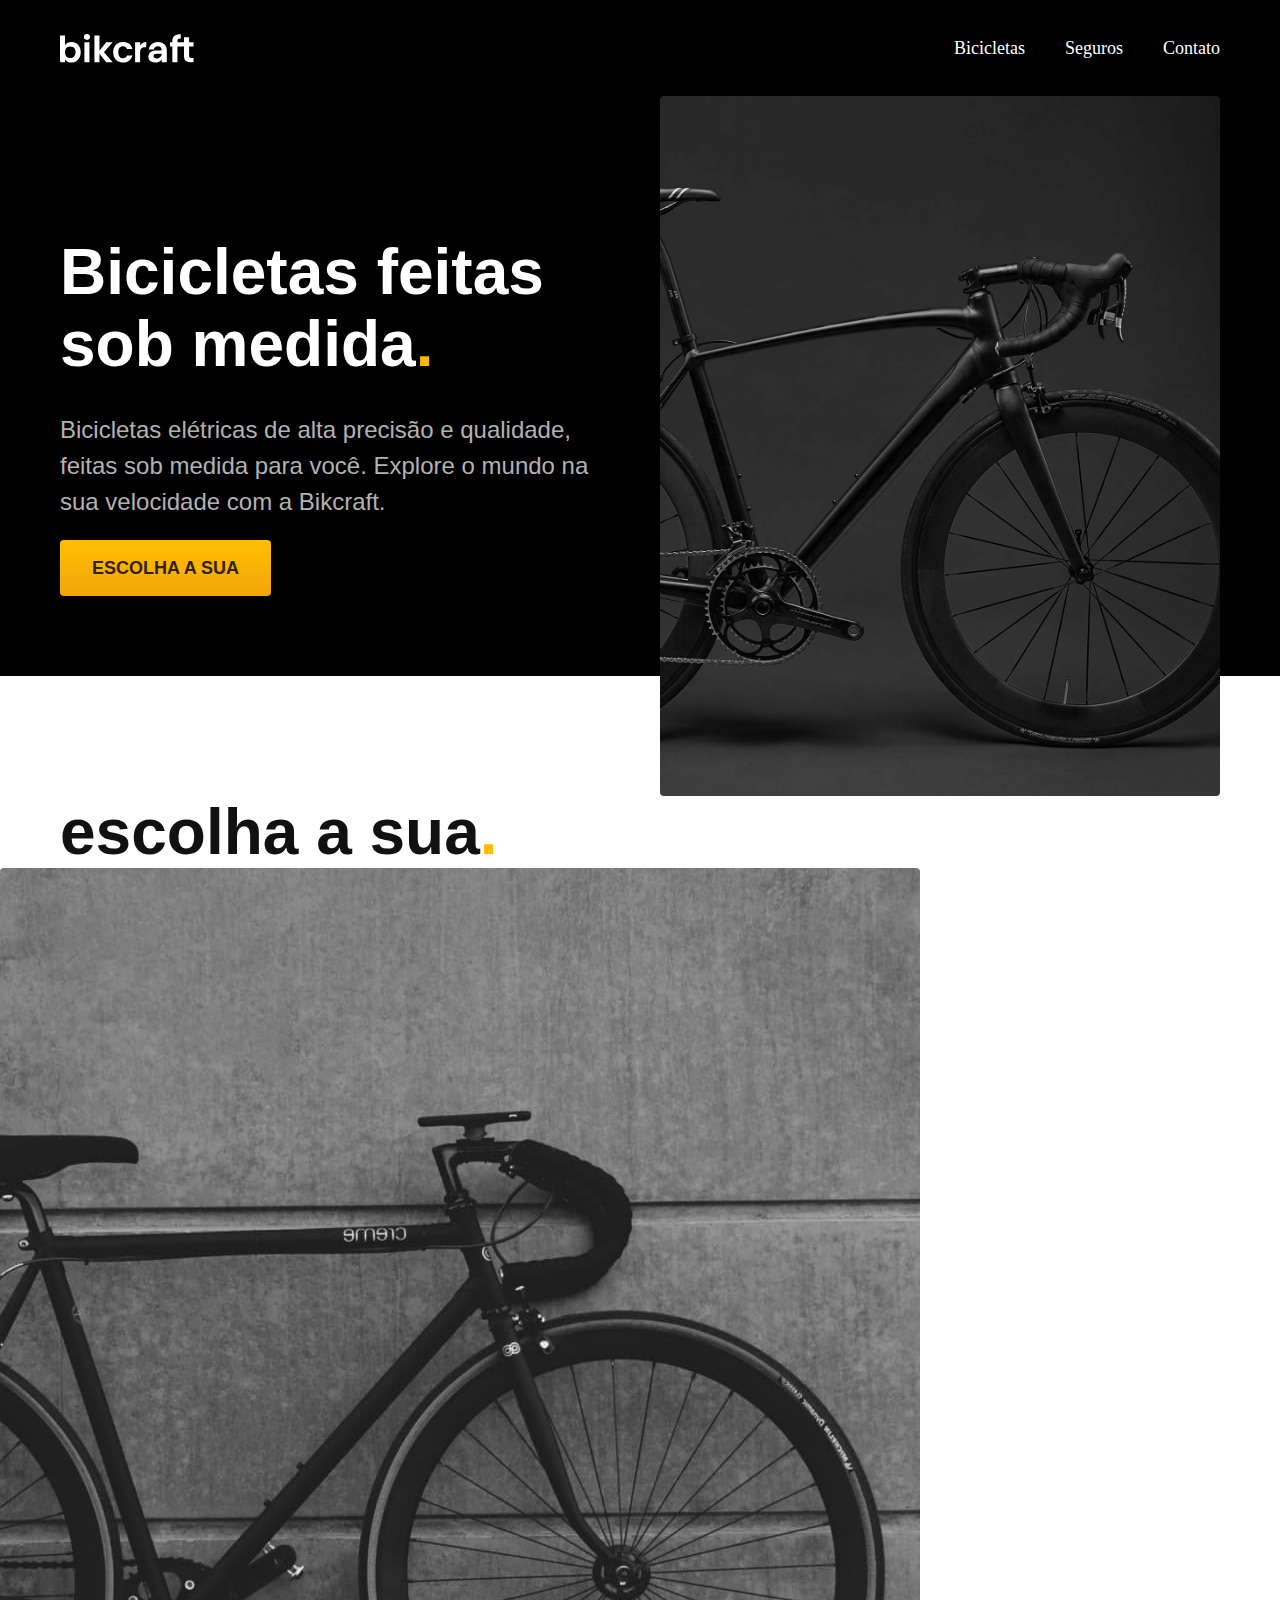
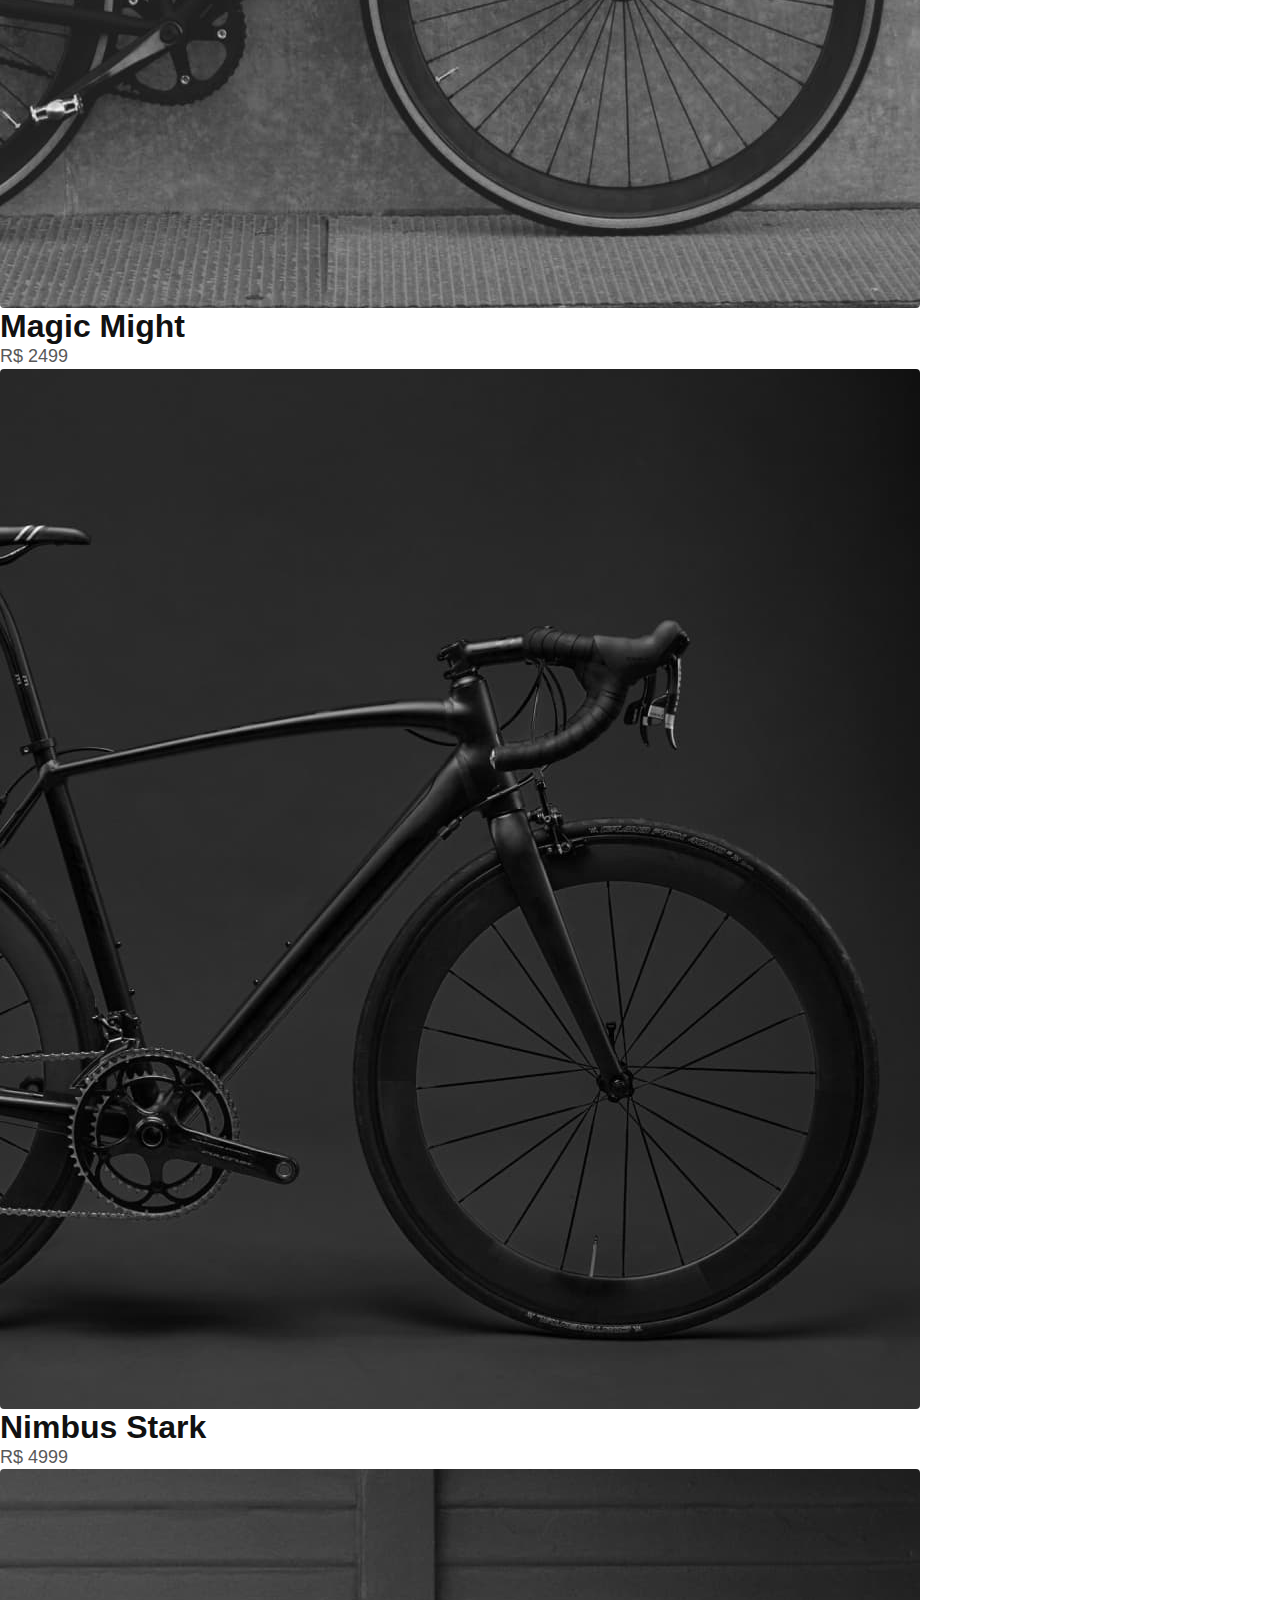
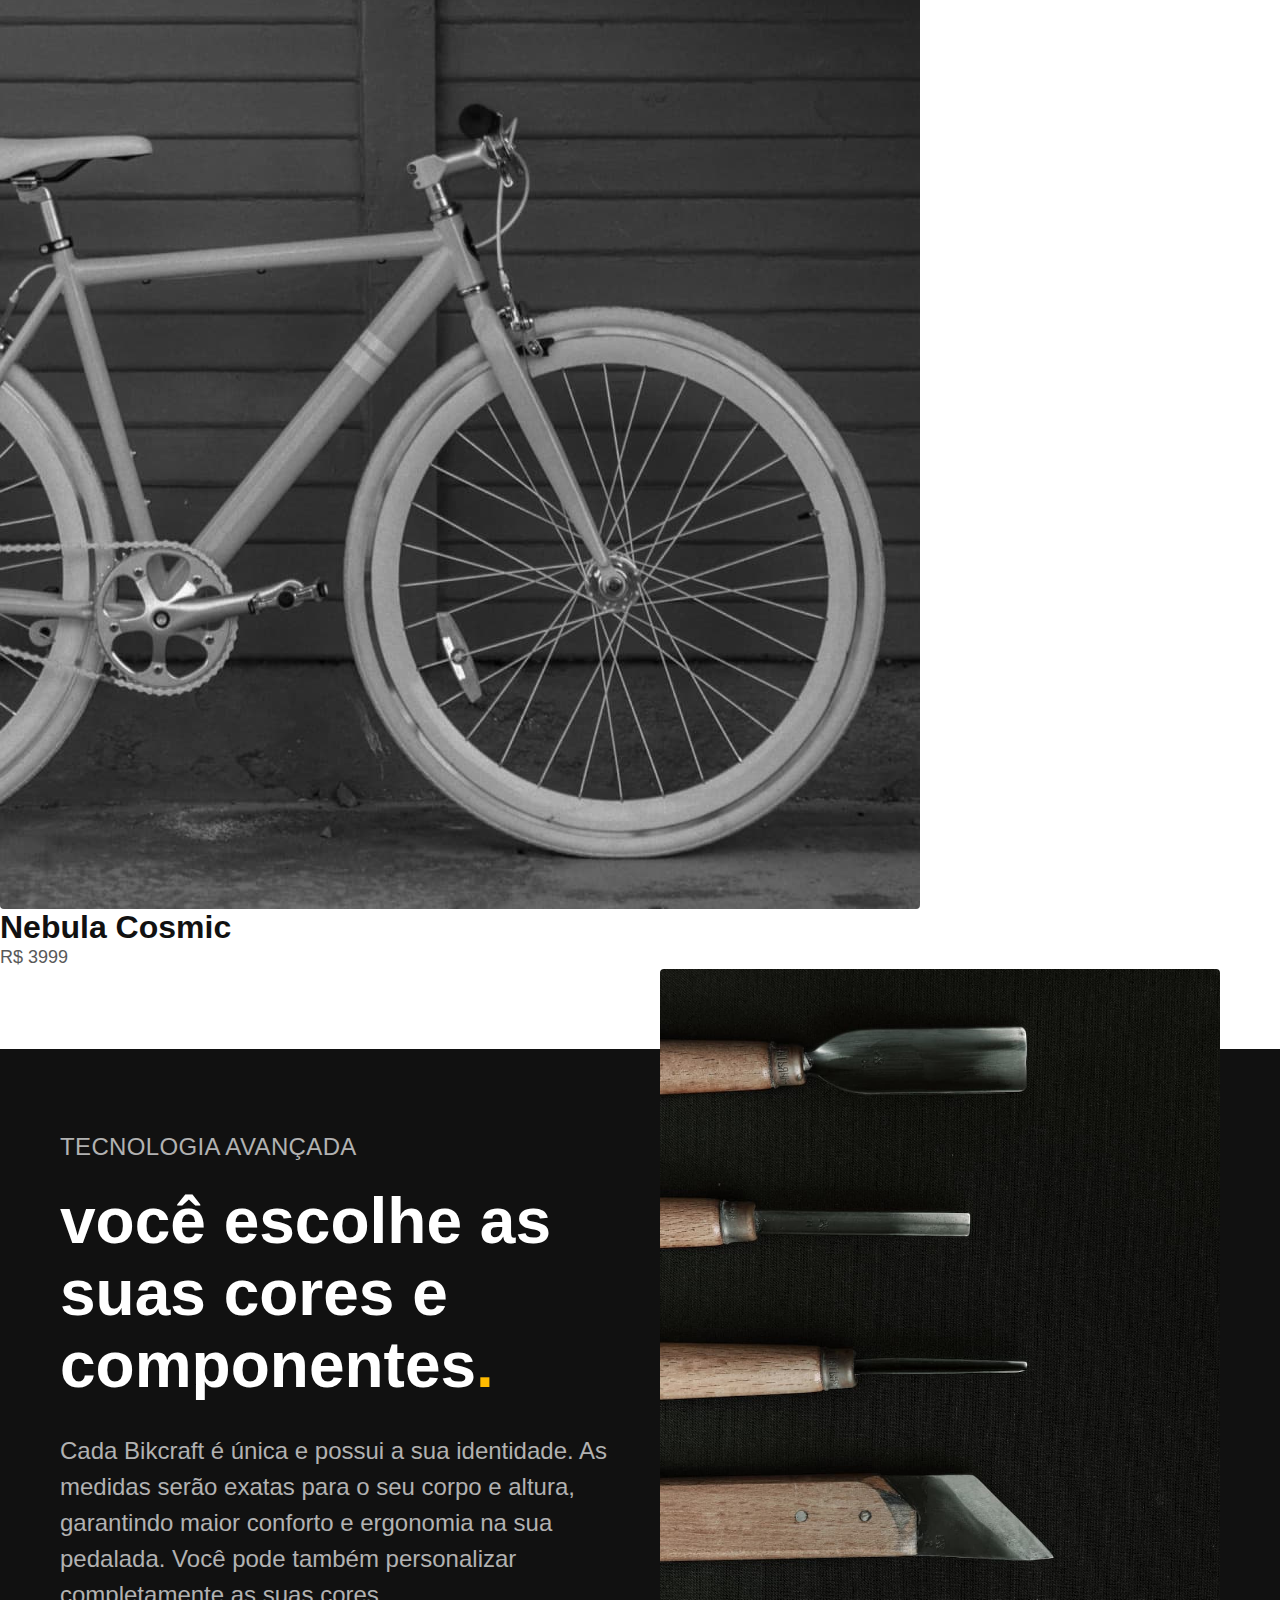
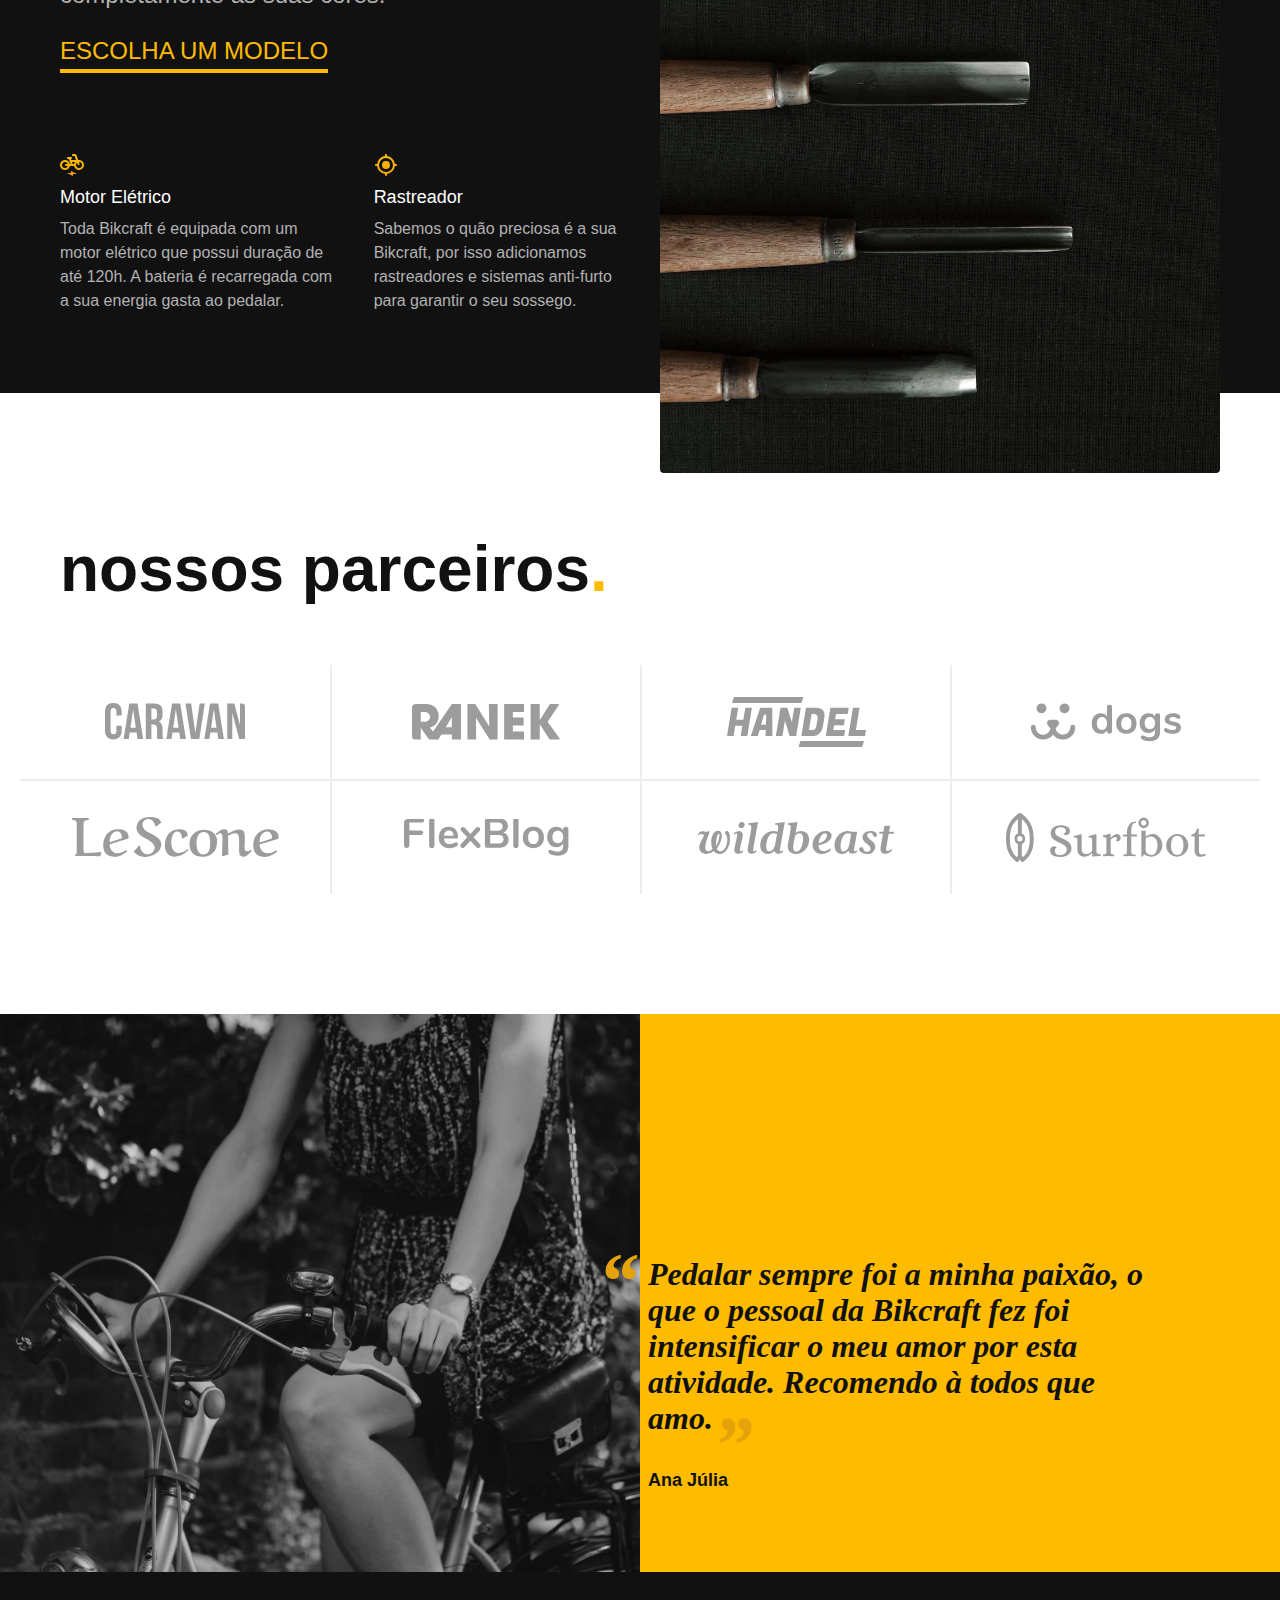
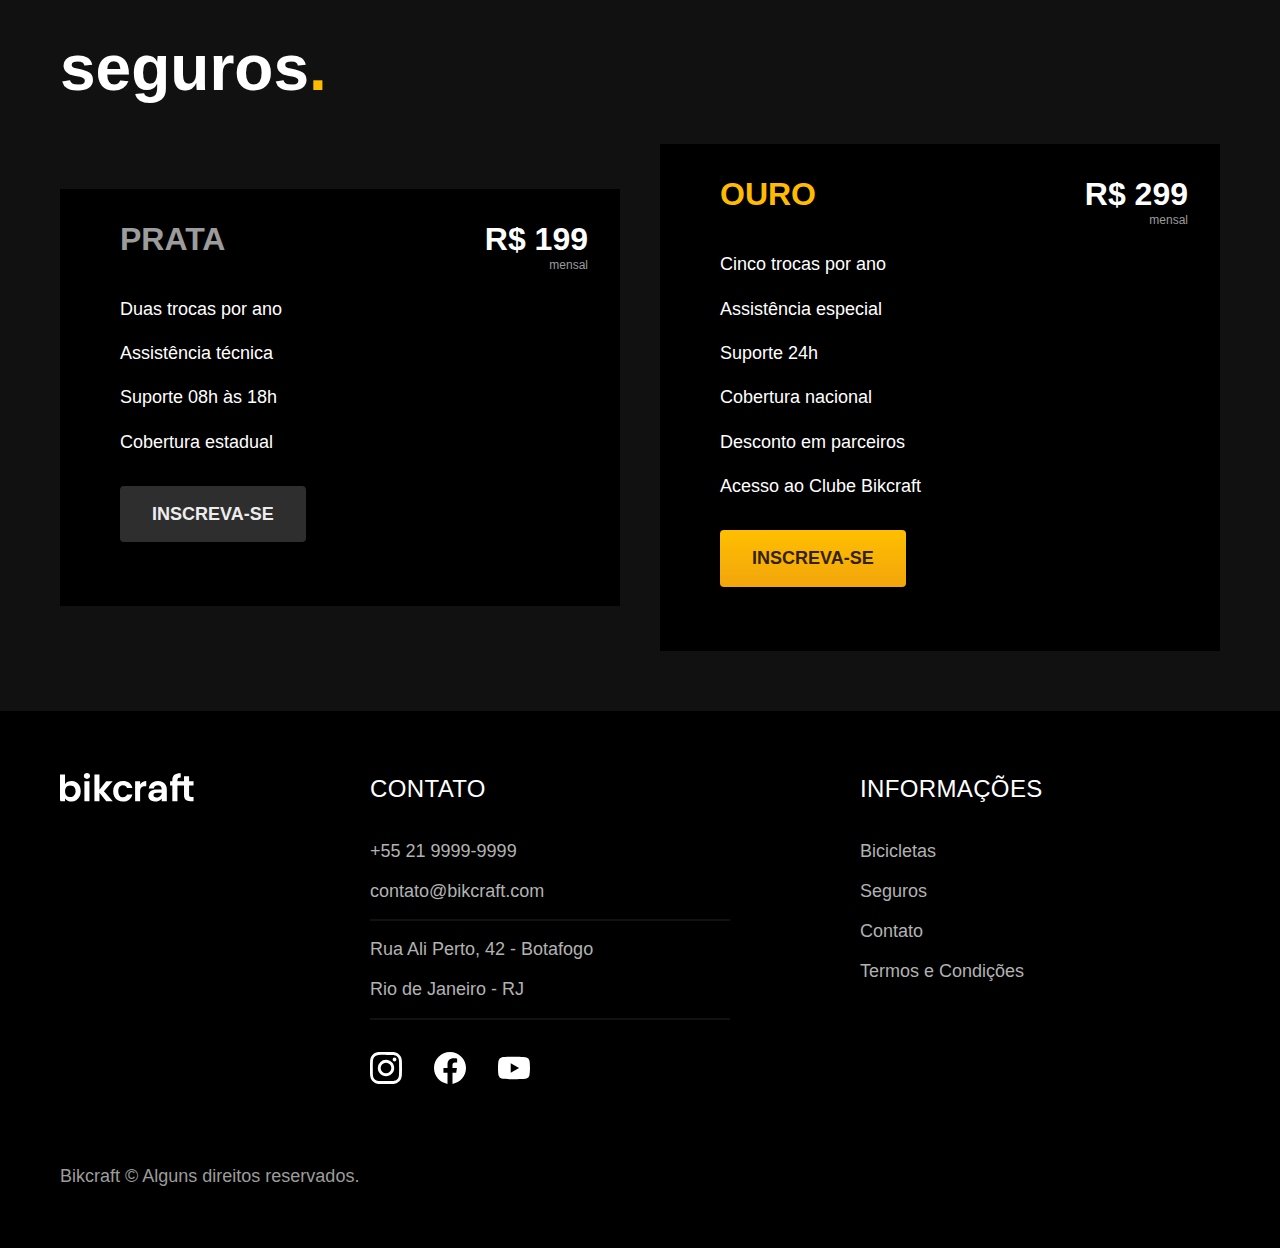
==== index.html @ d2f41f29 "termos" ====
<!DOCTYPE html>
<html lang="pt-br">

<head>
  <meta charset="UTF-8">
  <meta name="viewport" content="width=device-width, initial-scale=1.0">

  <title>Bikcraft - Bicicletas Elétricas</title>
  <meta name="description" content="Bicicletas elétricas de alta precisão e qualidade, feitas sob medida para o cliente. Explore o mundo na sua velocidade com a Bikcraft.">

  <link rel="stylesheet" href="./css/style.css">
</head>

<body>
  <header class="header-bg">
    <div class="header container">
      <a href="./">
        <img src="./img/bikcraft.svg" alt="Bikcraft">
      </a>

      <nav aria-label="primaria">
        <ul class="header-menu font-1-m cor-0">
          <li><a href="./bicicletas.html">Bicicletas</a></li>
          <li><a href="./seguros.html">Seguros</a></li>
          <li><a href="./contato.html">Contato</a></li>
        </ul>
      </nav>
    </div>
  </header>

  <main class="introducao-bg">
    <div class="introducao container">
      <div class="introducao-conteudo">
        <h1 class="font-1-xxl cor-0">Bicicletas feitas sob medida<span class="cor-p1">.</span></h1>
        <p class="font-2-l cor-5">Bicicletas elétricas de alta precisão e qualidade, feitas sob medida para você. Explore o mundo na sua velocidade com a Bikcraft.</p>
        <a class="botao" href="./bicicletas.html">Escolha a sua</a>
      </div>
      <div>
        <img src="./img/fotos/introducao.jpg" alt="Bicicleta elétrica preta.">
      </div>
    </div>
  </main>

  <article class="bicicletas-lista">
    <h2 class="container font-1-xxl">escolha a sua<span class="cor-p1">.</span></h2>

    <ul>
      <li>
        <a href="./bicicletas/magic.html">
          <img src="./img/bicicletas/magic-home.jpg" alt="Bicicleta preta">
          <h3 class="font-1-xl">Magic Might</h3>
          <span class="font-2-m cor-8">R$ 2499</span>
        </a>
      </li>
      <li>
        <a href="./bicicletas/nimbus.html">
          <img src="./img/bicicletas/nimbus-home.jpg" alt="Bicicleta preta">
          <h3 class="font-1-xl">Nimbus Stark</h3>
          <span class="font-2-m cor-8">R$ 4999</span>
        </a>
      </li>
      <li>
        <a href="./bicicletas/nebula.html">
          <img src="./img/bicicletas/nebula-home.jpg" alt="Bicicleta preta">
          <h3 class="font-1-xl">Nebula Cosmic</h3>
          <span class="font-2-m cor-8">R$ 3999</span>
        </a>
      </li>
    </ul>
  </article>

  <article class="tecnologia-bg">
    <div class="tecnologia container">
      <div class="tecnologia-conteudo">
        <span class="font-2-l-b cor-5">Tecnologia Avançada</span>
        <h2 class="font-1-xxl cor-0">você escolhe as suas cores e componentes<span class="cor-p1">.</span></h2>
        <p class="font-2-l cor-5">Cada Bikcraft é única e possui a sua identidade. As medidas serão exatas para o seu corpo e altura, garantindo maior conforto e ergonomia na sua pedalada. Você pode também personalizar completamente as suas cores.</p>
        <a class="link" href="./bicicletas.html">Escolha um modelo</a>
        <div class="tecnologia-vantagens">
          <div>
            <img src="./img/icones/eletrica.svg" alt="">
            <h3 class="font-1-m cor-0">Motor Elétrico</h3>
            <p class="font-2-s cor-5">Toda Bikcraft é equipada com um motor elétrico que possui duração de até 120h. A bateria é recarregada com a sua energia gasta ao pedalar.</p>
          </div>
          <div>
            <img src="./img/icones/rastreador.svg" alt="">
            <h3 class="font-1-m cor-0">Rastreador</h3>
            <p class="font-2-s cor-5">Sabemos o quão preciosa é a sua Bikcraft, por isso adicionamos rastreadores e sistemas anti-furto para garantir o seu sossego.</p>
          </div>
        </div>
      </div>
      <div class="tecnologia-imagem">
        <img src="./img/fotos/tecnologia.jpg" alt="">
      </div>
    </div>
  </article>

  <section class="parceiros" aria-label="Nossos Parceiros">
    <h2 class="container font-1-xxl">nossos parceiros<span class="cor-p1">.</span></h2>

    <ul>
      <li><img src="./img/parceiros/caravan.svg" alt="caravan"></li>
      <li><img src="./img/parceiros/ranek.svg" alt="ranek"></li>
      <li><img src="./img/parceiros/handel.svg" alt="handel"></li>
      <li><img src="./img/parceiros/dogs.svg" alt="dogs"></li>
      <li><img src="./img/parceiros/lescone.svg" alt="lescone"></li>
      <li><img src="./img/parceiros/flexblog.svg" alt="flexblog"></li>
      <li><img src="./img/parceiros/wildbeast.svg" alt="wildbeast"></li>
      <li><img src="./img/parceiros/surfbot.svg" alt="surfbot"></li>
    </ul>
  </section>

  <section class="depoimento" aria-label="Depoimento">
    <div>
      <img src="./img/fotos/depoimento.jpg" alt="Pessoa pedalando uma bicicleta Bikcraft">
    </div>
    <div class="depoimento-conteudo">
      <blockquote class="font-1-xl cor-p5">
        <p>Pedalar sempre foi a minha paixão, o que o pessoal da Bikcraft fez foi intensificar o meu amor por esta atividade. Recomendo à todos que amo.</p>
      </blockquote>
      <span class="font-1-m-b cor-p4">Ana Júlia</span>
    </div>
  </section>

  <article class="seguros-bg">
    <div class="seguros container">
      <h2 class="font-1-xxl cor-0">seguros<span class="cor-p1">.</span></h2>
      <div class="seguros-item">
        <h3 class="font-1-xl cor-6">PRATA</h3>
        <span class="font-1-xl cor-0">R$ 199 <span class="font-1-xs cor-6">mensal</span></span>
        <ul class="font-2-m cor-0">
          <li>Duas trocas por ano</li>
          <li>Assistência técnica</li>
          <li>Suporte 08h às 18h</li>
          <li>Cobertura estadual</li>
        </ul>
        <a class="botao secundario" href="./orcamento.html">Inscreva-se</a>
      </div>

      <div class="seguros-item">
        <h3 class="font-1-xl cor-p1">OURO</h3>
        <span class="font-1-xl cor-0">R$ 299 <span class="font-1-xs cor-6">mensal</span></span>
        <ul class="font-2-m cor-0">
          <li>Cinco trocas por ano</li>
          <li>Assistência especial</li>
          <li>Suporte 24h</li>
          <li>Cobertura nacional</li>
          <li>Desconto em parceiros</li>
          <li>Acesso ao Clube Bikcraft</li>
        </ul>
        <a class="botao" href="./orcamento.html">Inscreva-se</a>
      </div>
    </div>
  </article>

  <footer class="footer-bg">
    <div class="footer container">
      <img src="./img/bikcraft.svg" alt="Bikcraft">
      <div class="footer-contato">
        <h3 class="font-2-l-b cor-0">Contato</h3>
        <ul class="font-2-m cor-5">
          <li><a href="tel:+552199999999">+55 21 9999-9999</a></li>
          <li><a href="mailto:contato@bikcraft.com">contato@bikcraft.com</a></li>
          <li>Rua Ali Perto, 42 - Botafogo</li>
          <li>Rio de Janeiro - RJ</li>
        </ul>
        <div class="footer-redes">
          <a href="./">
            <img src="./img/redes/instagram.svg" alt="Instagram">
          </a>
          <a href="./">
            <img src="./img/redes/facebook.svg" alt="Facebook">
          </a>
          <a href="./">
            <img src="./img/redes/youtube.svg" alt="Youtube">
          </a>
        </div>
      </div>
      <div class="footer-informacoes">
        <h3 class="font-2-l-b cor-0">Informações</h3>
        <nav>
          <ul class="font-1-m cor-5">
            <li><a href="./bicicletas.html">Bicicletas</a></li>
            <li><a href="./seguros.html">Seguros</a></li>
            <li><a href="./contato.html">Contato</a></li>
            <li><a href="./termos.html">Termos e Condições</a></li>
          </ul>
        </nav>
      </div>
      <p class="footer-copy font-2-m cor-6">Bikcraft © Alguns direitos reservados.</p>
    </div>
  </footer>
</body>

</html>
---- css/style.css ----
@import "./global/global.css";
@import "./utilidades/tipografia.css";
@import "./utilidades/cores.css";


@import "./global/header.css";
@import "./global/footer.css";

/* Utilidades */
@import "./utilidades/componentes.css";

/* Home */
@import "./home/introducao.css";
@import "./home/tecnologia.css";
@import "./home/parceiros.css";
@import "./home/depoimento.css";

/* Bicicletas */
@import "./bicicletas/bicicletas-listas.css";

/* Seguros*/
@import "./seguros/seguros.css";

/* Termos */
@import "./termos/termos.css";
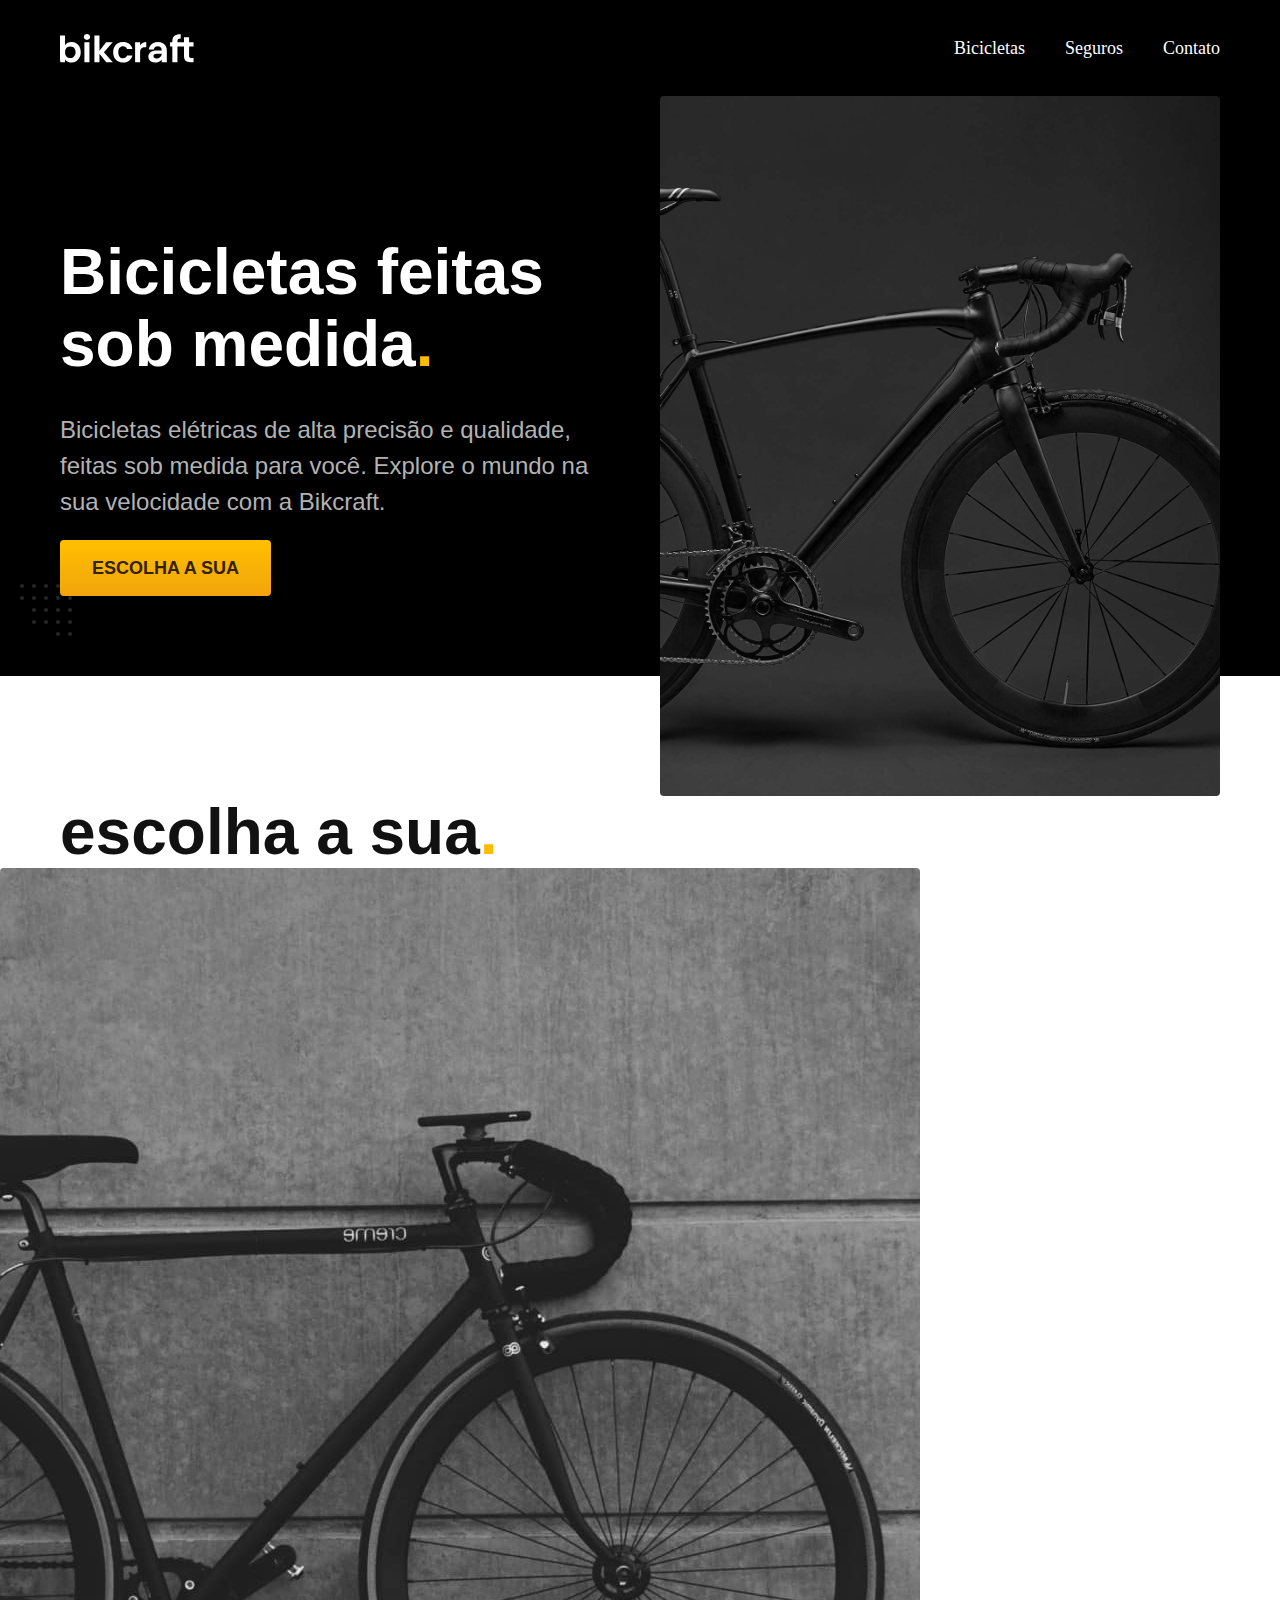
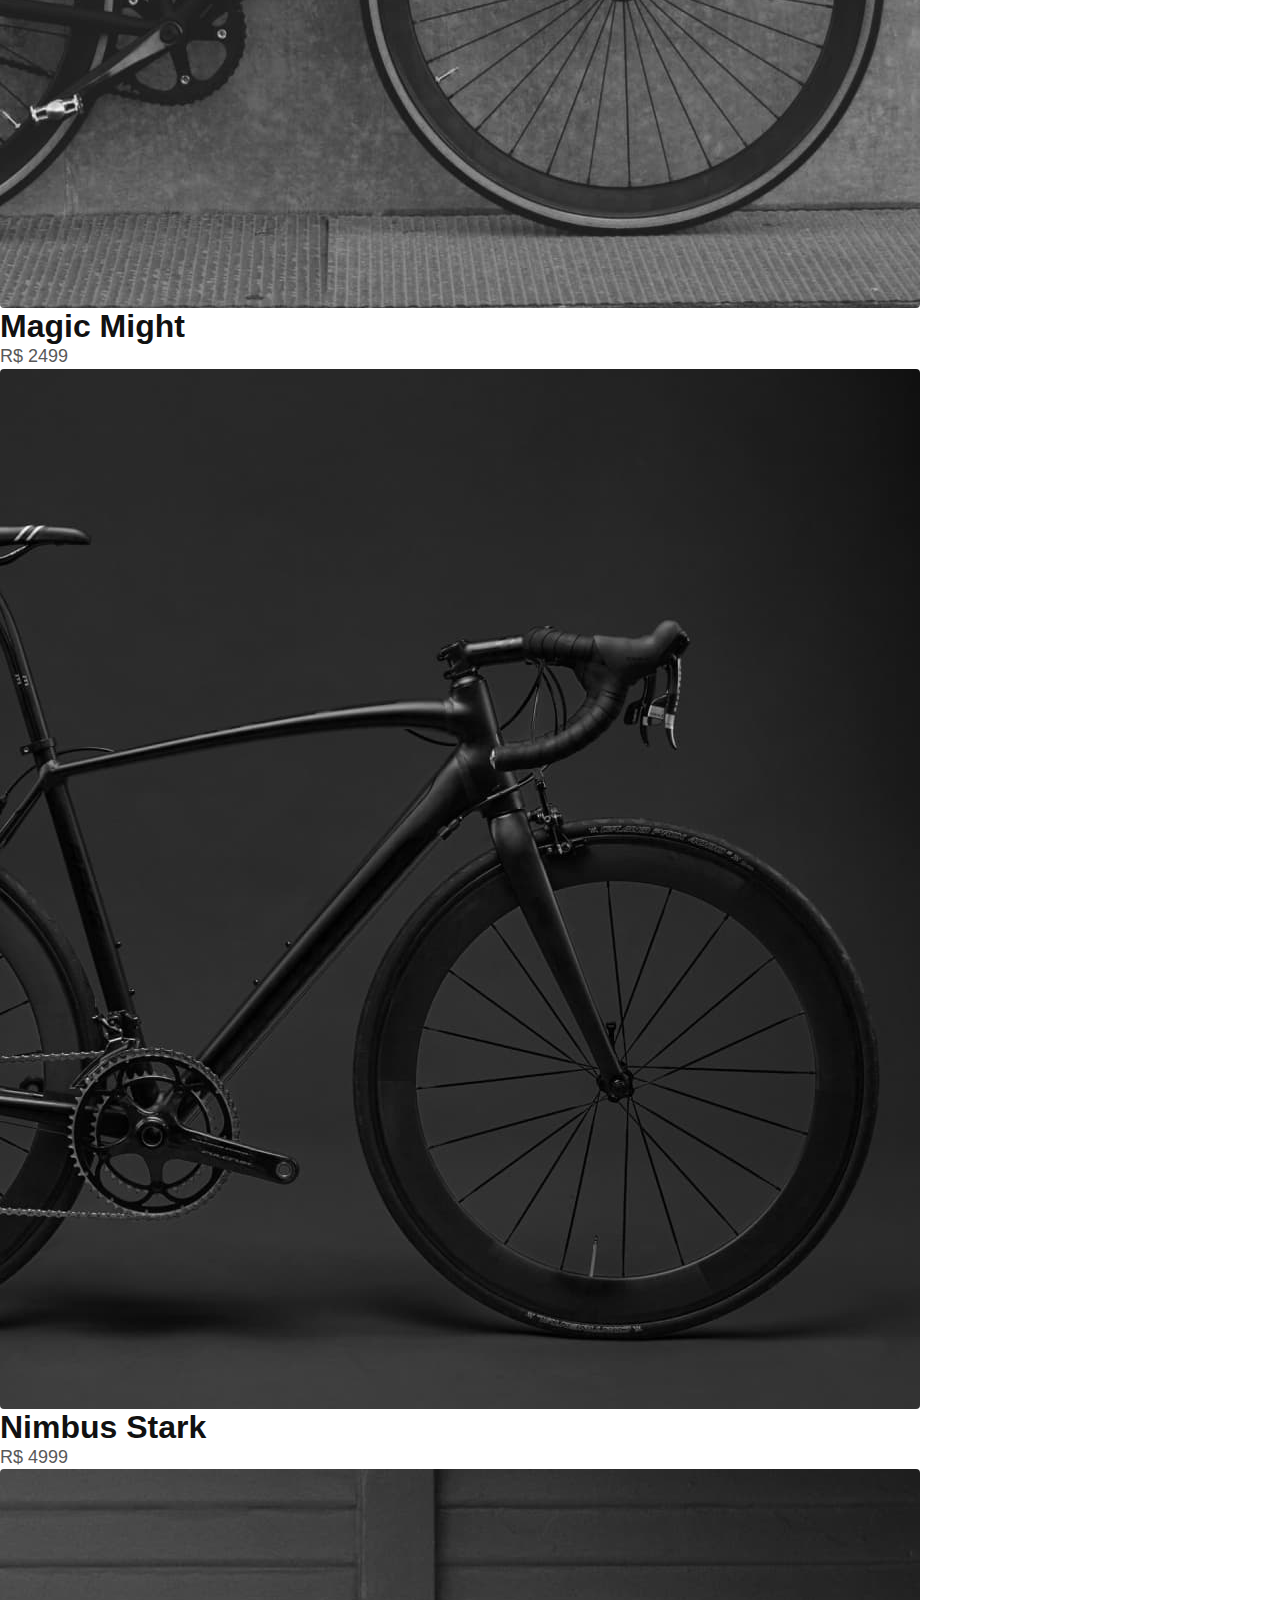
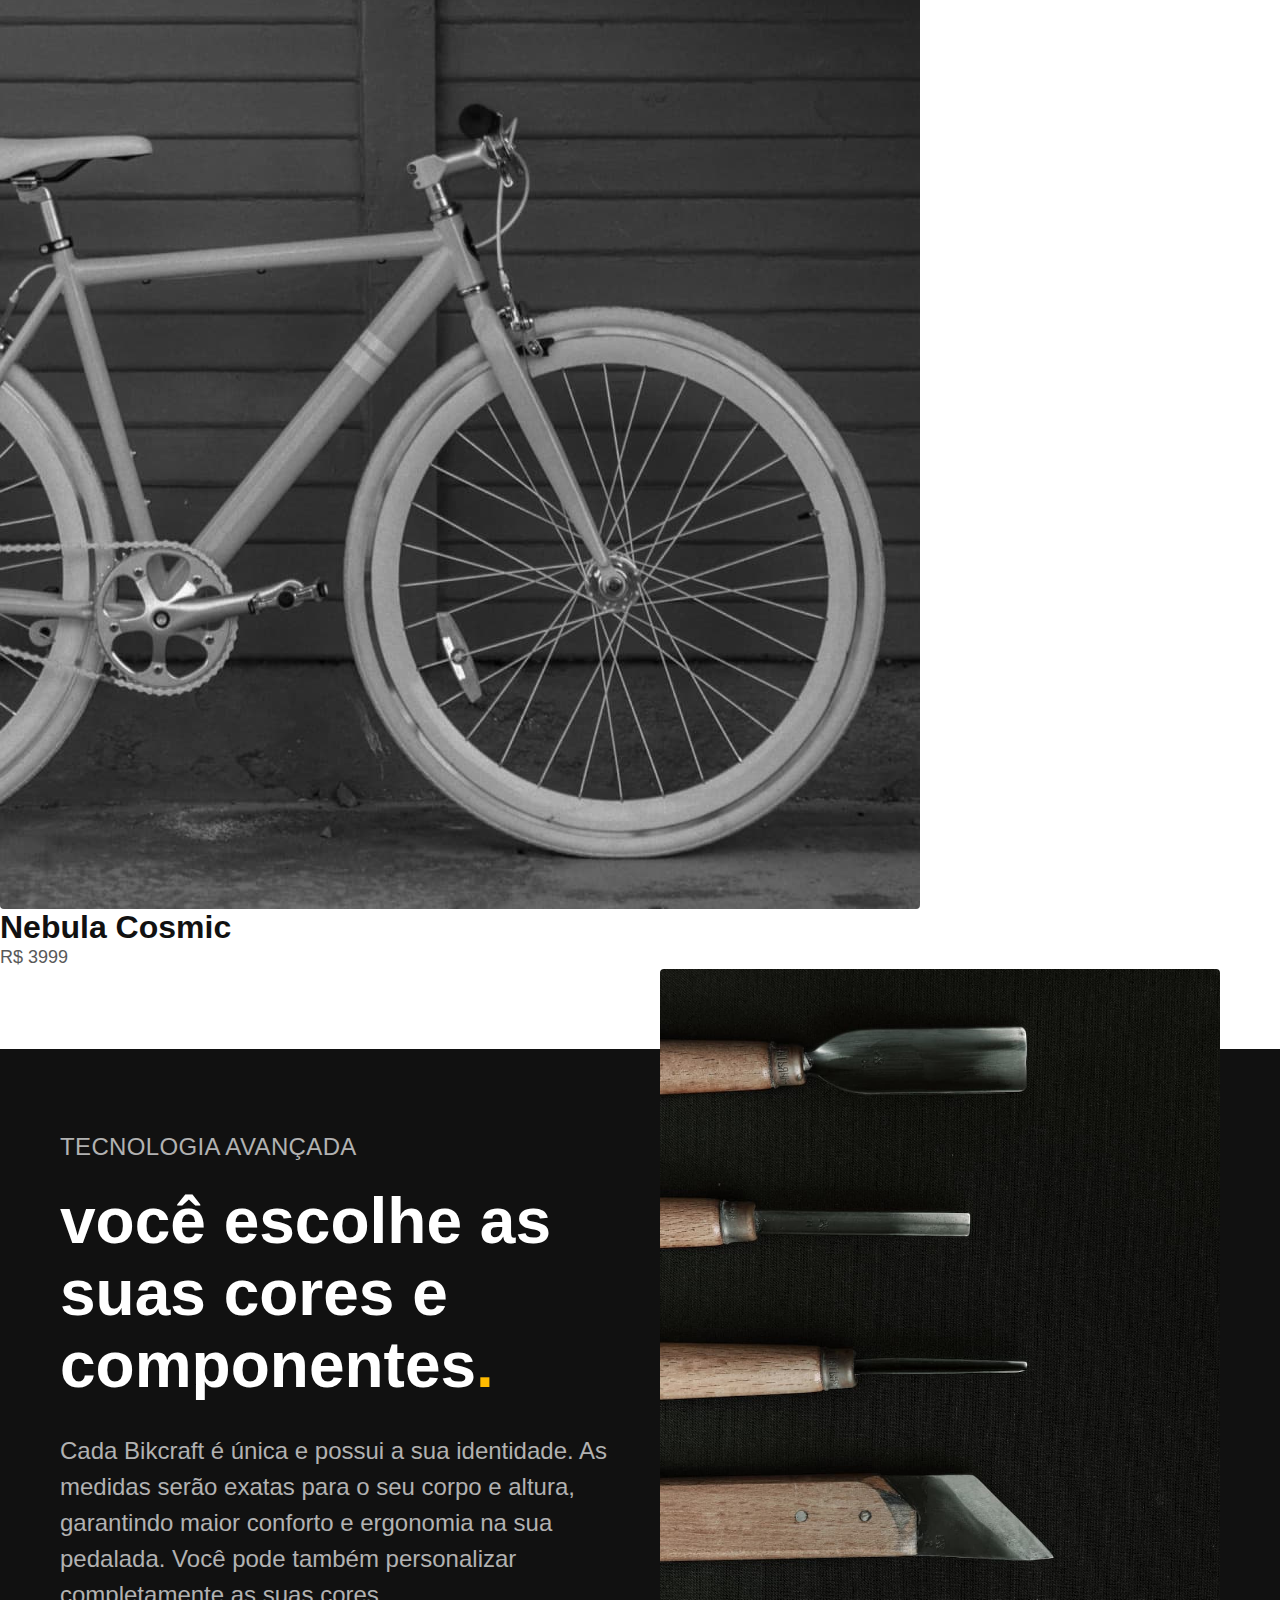
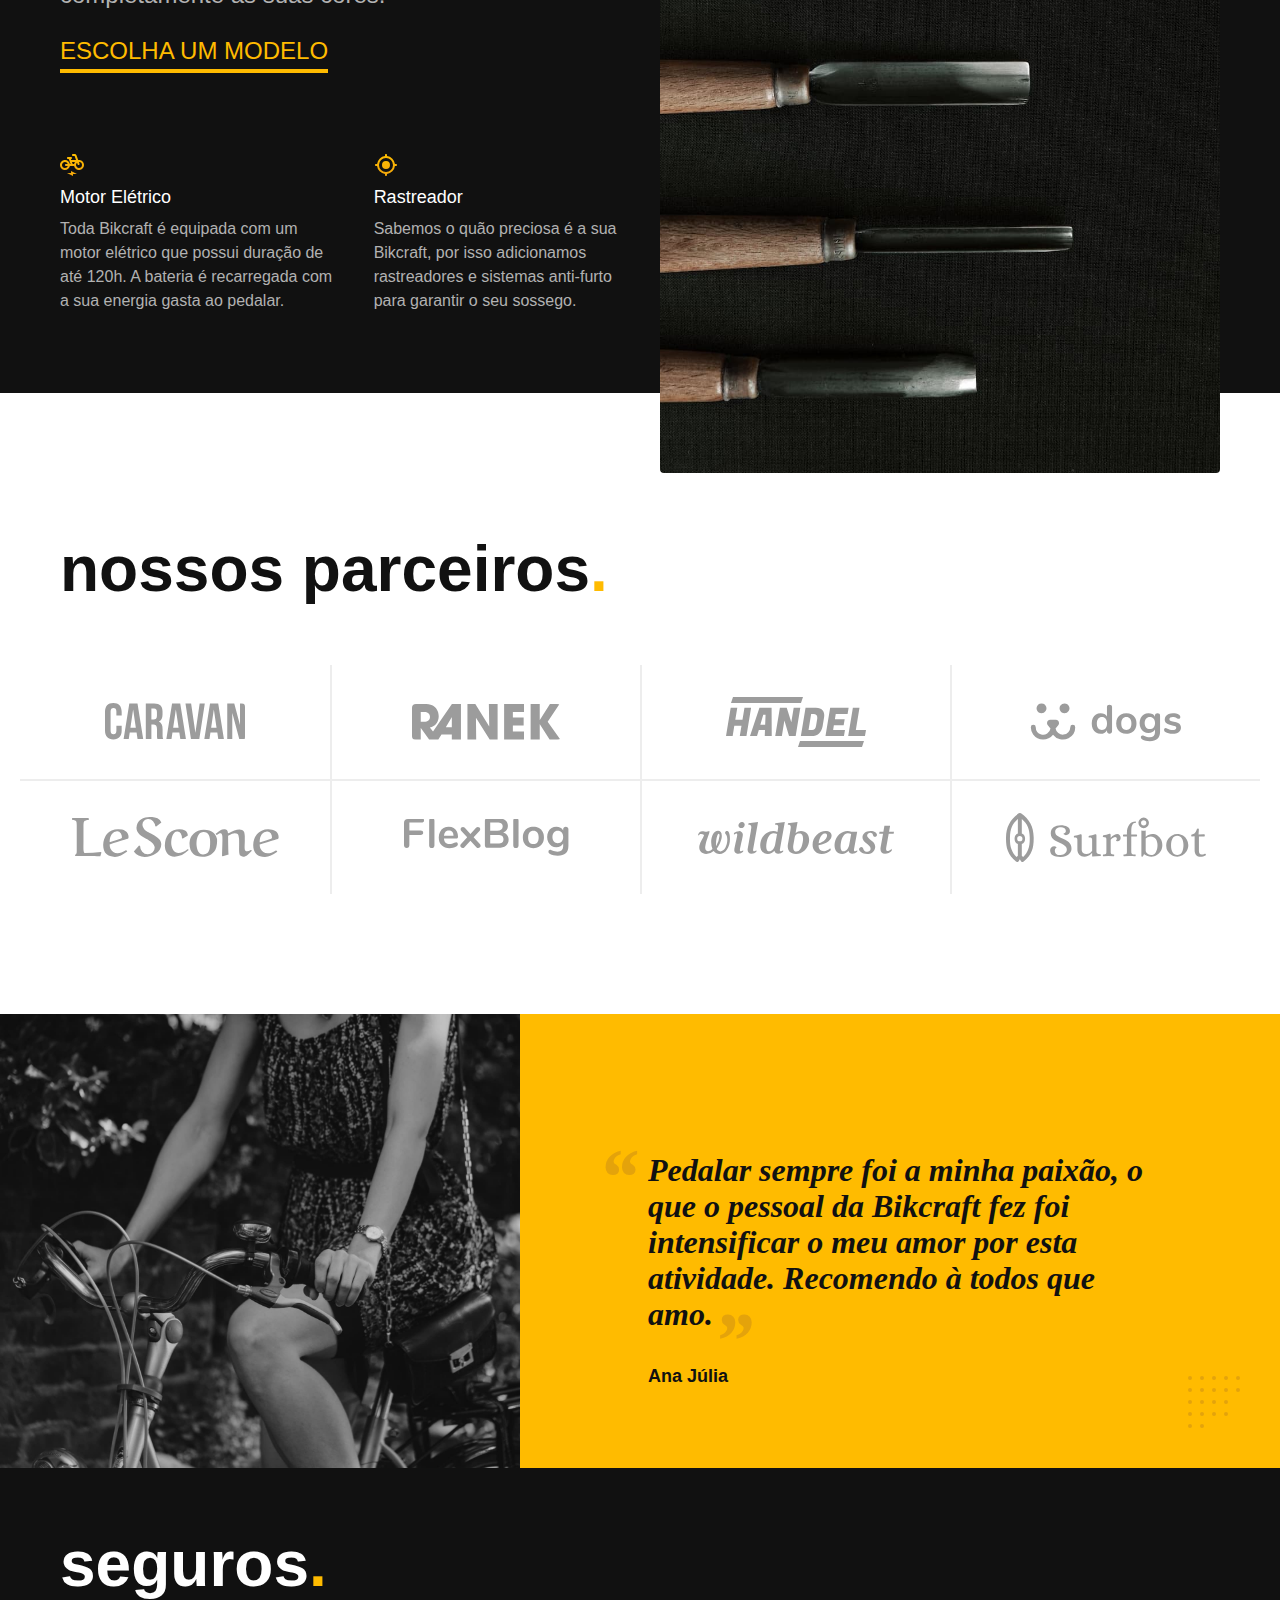
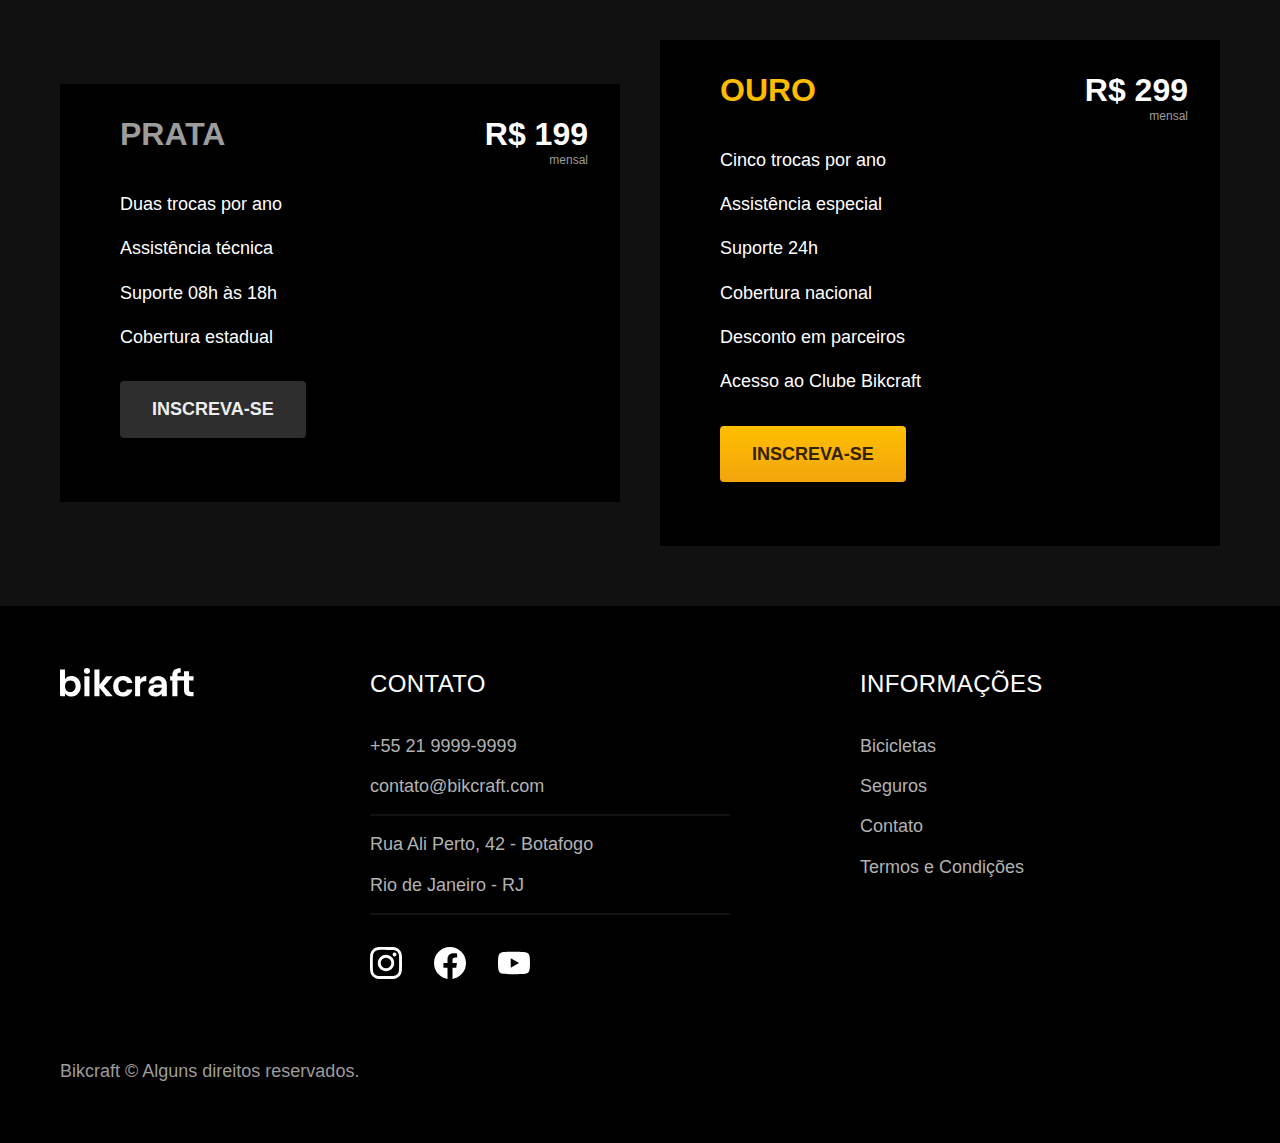
==== commit 3aeb80c4: "outras-otimizacoes" ====
--- a/index.html
+++ b/index.html
@@ -8,6 +8,7 @@
   <title>Bikcraft - Bicicletas Elétricas</title>
   <meta name="description" content="Bicicletas elétricas de alta precisão e qualidade, feitas sob medida para o cliente. Explore o mundo na sua velocidade com a Bikcraft.">
 
+  <link rel="preload" href="./css/style.css" as="style">
   <link rel="stylesheet" href="./css/style.css">
 </head>
 
@@ -15,7 +16,7 @@
   <header class="header-bg">
     <div class="header container">
       <a href="./">
-        <img src="./img/bikcraft.svg" alt="Bikcraft">
+        <img src="./img/bikcraft.svg" width="136" height="32" alt="Bikcraft">
       </a>
 
       <nav aria-label="primaria">
@@ -35,9 +36,10 @@
         <p class="font-2-l cor-5">Bicicletas elétricas de alta precisão e qualidade, feitas sob medida para você. Explore o mundo na sua velocidade com a Bikcraft.</p>
         <a class="botao" href="./bicicletas.html">Escolha a sua</a>
       </div>
-      <div>
-        <img src="./img/fotos/introducao.jpg" alt="Bicicleta elétrica preta.">
-      </div>
+      <picture>
+        <source media="(max-width: 800px)" srcset="./img/bicicletas/nimbus.jpg">
+        <img src="./img/fotos/introducao.jpg" width="1280" height="1600" alt="Bicicleta elétrica preta.">
+      </picture>
     </div>
   </main>
 
@@ -47,21 +49,21 @@
     <ul>
       <li>
         <a href="./bicicletas/magic.html">
-          <img src="./img/bicicletas/magic-home.jpg" alt="Bicicleta preta">
+          <img src="./img/bicicletas/magic-home.jpg" alt="Bicicleta preta" width="920" height="1040">
           <h3 class="font-1-xl">Magic Might</h3>
           <span class="font-2-m cor-8">R$ 2499</span>
         </a>
       </li>
       <li>
         <a href="./bicicletas/nimbus.html">
-          <img src="./img/bicicletas/nimbus-home.jpg" alt="Bicicleta preta">
+          <img src="./img/bicicletas/nimbus-home.jpg" alt="Bicicleta preta" width="920" height="1040">
           <h3 class="font-1-xl">Nimbus Stark</h3>
           <span class="font-2-m cor-8">R$ 4999</span>
         </a>
       </li>
       <li>
         <a href="./bicicletas/nebula.html">
-          <img src="./img/bicicletas/nebula-home.jpg" alt="Bicicleta preta">
+          <img src="./img/bicicletas/nebula-home.jpg" alt="Bicicleta preta" width="920" height="1040">
           <h3 class="font-1-xl">Nebula Cosmic</h3>
           <span class="font-2-m cor-8">R$ 3999</span>
         </a>
@@ -78,19 +80,19 @@
         <a class="link" href="./bicicletas.html">Escolha um modelo</a>
         <div class="tecnologia-vantagens">
           <div>
-            <img src="./img/icones/eletrica.svg" alt="">
+            <img src="./img/icones/eletrica.svg" width="24" height="24" alt="">
             <h3 class="font-1-m cor-0">Motor Elétrico</h3>
             <p class="font-2-s cor-5">Toda Bikcraft é equipada com um motor elétrico que possui duração de até 120h. A bateria é recarregada com a sua energia gasta ao pedalar.</p>
           </div>
           <div>
-            <img src="./img/icones/rastreador.svg" alt="">
+            <img src="./img/icones/rastreador.svg" width="24" height="24" alt="">
             <h3 class="font-1-m cor-0">Rastreador</h3>
             <p class="font-2-s cor-5">Sabemos o quão preciosa é a sua Bikcraft, por isso adicionamos rastreadores e sistemas anti-furto para garantir o seu sossego.</p>
           </div>
         </div>
       </div>
       <div class="tecnologia-imagem">
-        <img src="./img/fotos/tecnologia.jpg" alt="">
+        <img src="./img/fotos/tecnologia.jpg" width="1200" height="1920" alt="">
       </div>
     </div>
   </article>
@@ -99,20 +101,20 @@
     <h2 class="container font-1-xxl">nossos parceiros<span class="cor-p1">.</span></h2>
 
     <ul>
-      <li><img src="./img/parceiros/caravan.svg" alt="caravan"></li>
-      <li><img src="./img/parceiros/ranek.svg" alt="ranek"></li>
-      <li><img src="./img/parceiros/handel.svg" alt="handel"></li>
-      <li><img src="./img/parceiros/dogs.svg" alt="dogs"></li>
-      <li><img src="./img/parceiros/lescone.svg" alt="lescone"></li>
-      <li><img src="./img/parceiros/flexblog.svg" alt="flexblog"></li>
-      <li><img src="./img/parceiros/wildbeast.svg" alt="wildbeast"></li>
-      <li><img src="./img/parceiros/surfbot.svg" alt="surfbot"></li>
+      <li><img src="./img/parceiros/caravan.svg" alt="Caravan" width="140" height="38"></li>
+      <li><img src="./img/parceiros/ranek.svg" alt="Ranek" width="149" height="36"></li>
+      <li><img src="./img/parceiros/handel.svg" alt="Handel" width="140" height="50"></li>
+      <li><img src="./img/parceiros/dogs.svg" alt="Dogs" width="152" height="39"></li>
+      <li><img src="./img/parceiros/lescone.svg" alt="LeScone" width="208" height="41"></li>
+      <li><img src="./img/parceiros/flexblog.svg" alt="FlexBlog" width="165" height="38"></li>
+      <li><img src="./img/parceiros/wildbeast.svg" alt="Wildbeast" width="196" height="34"></li>
+      <li><img src="./img/parceiros/surfbot.svg" alt="Surfbot" width="200" height="49"></li>
     </ul>
   </section>
 
   <section class="depoimento" aria-label="Depoimento">
     <div>
-      <img src="./img/fotos/depoimento.jpg" alt="Pessoa pedalando uma bicicleta Bikcraft">
+      <img src="./img/fotos/depoimento.jpg" width="1560" height="1360" alt="Pessoa pedalando uma bicicleta Bikcraft">
     </div>
     <div class="depoimento-conteudo">
       <blockquote class="font-1-xl cor-p5">
@@ -155,7 +157,7 @@
 
   <footer class="footer-bg">
     <div class="footer container">
-      <img src="./img/bikcraft.svg" alt="Bikcraft">
+      <img src="./img/bikcraft.svg" width="136" height="32" alt="Bikcraft">
       <div class="footer-contato">
         <h3 class="font-2-l-b cor-0">Contato</h3>
         <ul class="font-2-m cor-5">
@@ -166,13 +168,13 @@
         </ul>
         <div class="footer-redes">
           <a href="./">
-            <img src="./img/redes/instagram.svg" alt="Instagram">
+            <img src="./img/redes/instagram.svg" width="32" height="32" alt="Instagram">
           </a>
           <a href="./">
-            <img src="./img/redes/facebook.svg" alt="Facebook">
+            <img src="./img/redes/facebook.svg" width="32" height="32" alt="Facebook">
           </a>
           <a href="./">
-            <img src="./img/redes/youtube.svg" alt="Youtube">
+            <img src="./img/redes/youtube.svg" width="32" height="32" alt="Youtube">
           </a>
         </div>
       </div>
--- a/css/style.css
+++ b/css/style.css
@@ -8,6 +8,7 @@
 
 /* Utilidades */
 @import "./utilidades/componentes.css";
+@import "./utilidades/formulario.css";
 
 /* Home */
 @import "./home/introducao.css";
@@ -17,9 +18,24 @@
 
 /* Bicicletas */
 @import "./bicicletas/bicicletas-listas.css";
+@import "./bicicletas/bicicletas.css";
+
+/* Bicicleta */
+@import "./bicicleta/bicicleta.css";
+@import "./bicicleta/seguro.css";
+
 
 /* Seguros*/
 @import "./seguros/seguros.css";
+@import "./seguros/perguntas.css";
+@import "./seguros/vantagens.css";
+
+/* Contato */
+@import "./contato/contato.css";
+@import "./contato/lojas.css";
+
+/* Orcamento */
+@import "./orcamento/orcamento.css";
 
 /* Termos */
 @import "./termos/termos.css";--- a/css/style.css
+++ b/css/style.css
@@ -8,6 +8,7 @@
 
 /* Utilidades */
 @import "./utilidades/componentes.css";
+@import "./utilidades/formulario.css";
 
 /* Home */
 @import "./home/introducao.css";
@@ -17,9 +18,24 @@
 
 /* Bicicletas */
 @import "./bicicletas/bicicletas-listas.css";
+@import "./bicicletas/bicicletas.css";
+
+/* Bicicleta */
+@import "./bicicleta/bicicleta.css";
+@import "./bicicleta/seguro.css";
+
 
 /* Seguros*/
 @import "./seguros/seguros.css";
+@import "./seguros/perguntas.css";
+@import "./seguros/vantagens.css";
+
+/* Contato */
+@import "./contato/contato.css";
+@import "./contato/lojas.css";
+
+/* Orcamento */
+@import "./orcamento/orcamento.css";
 
 /* Termos */
 @import "./termos/termos.css";